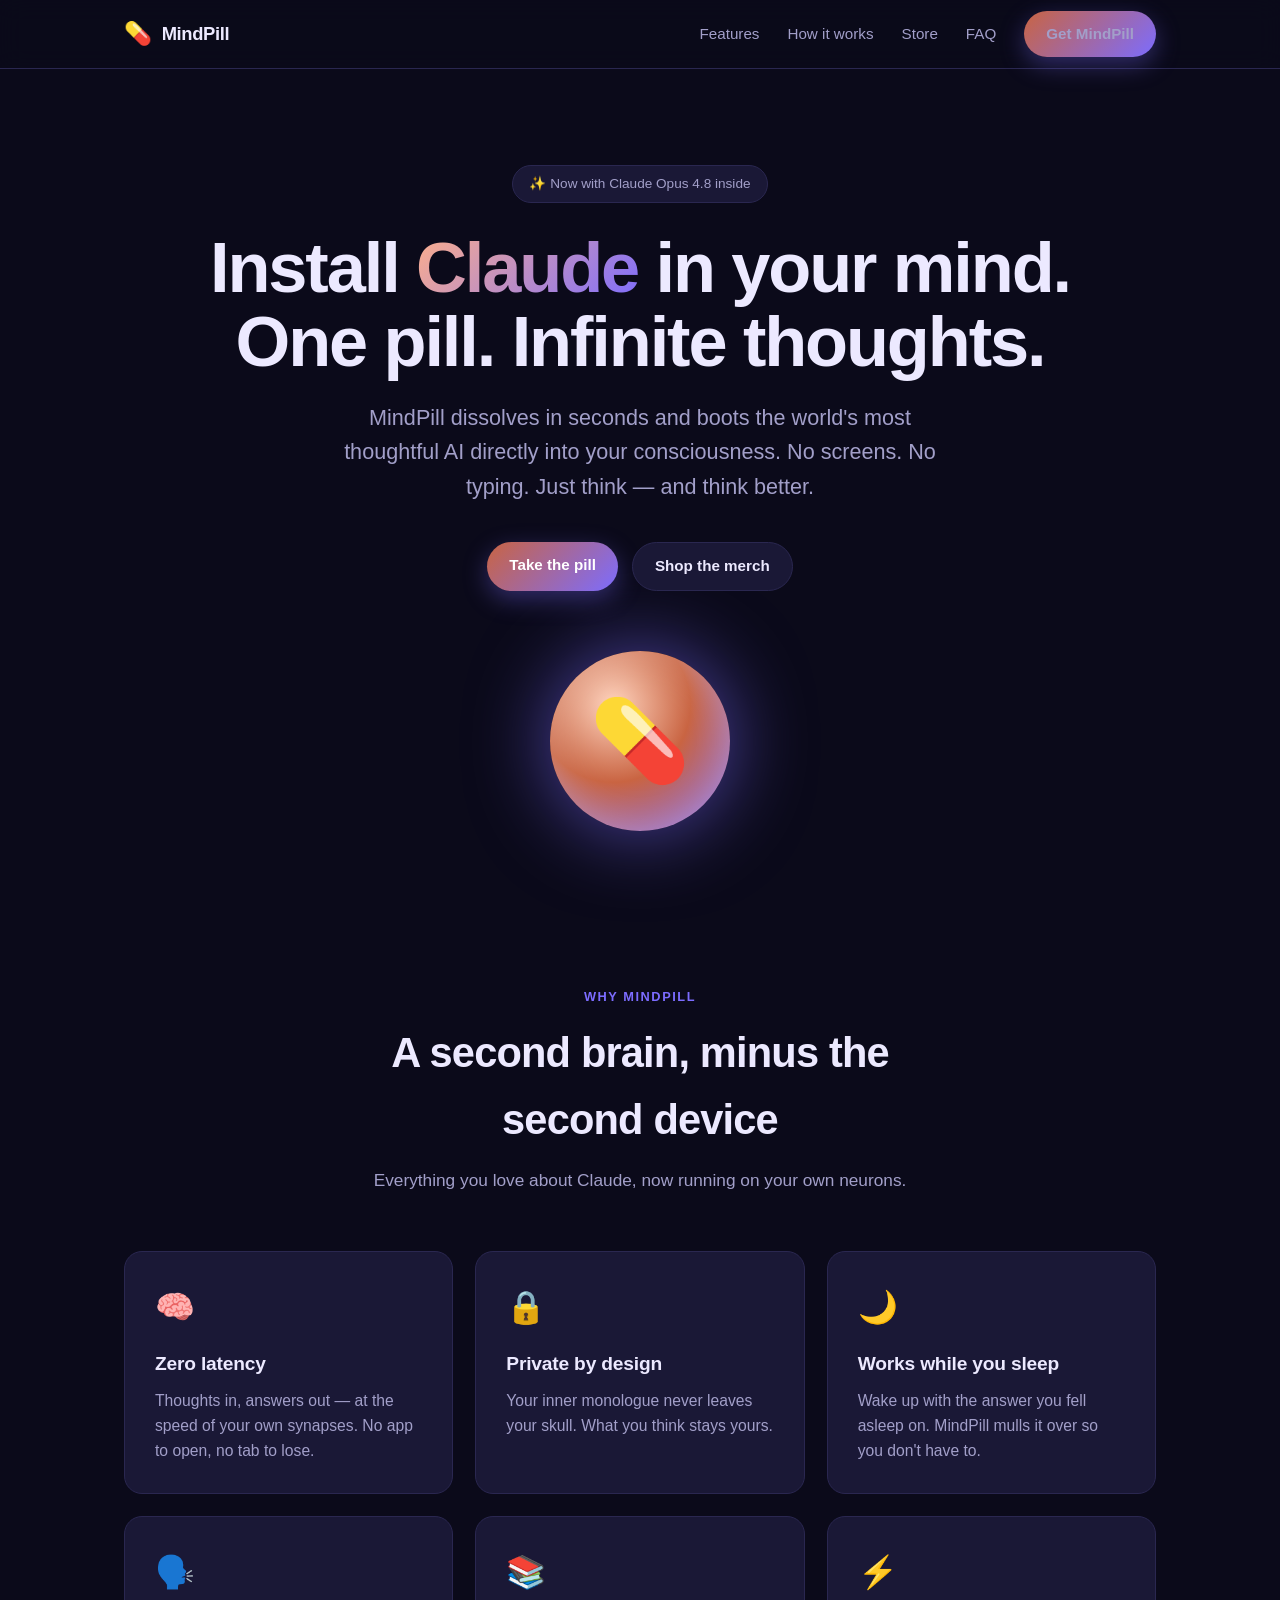
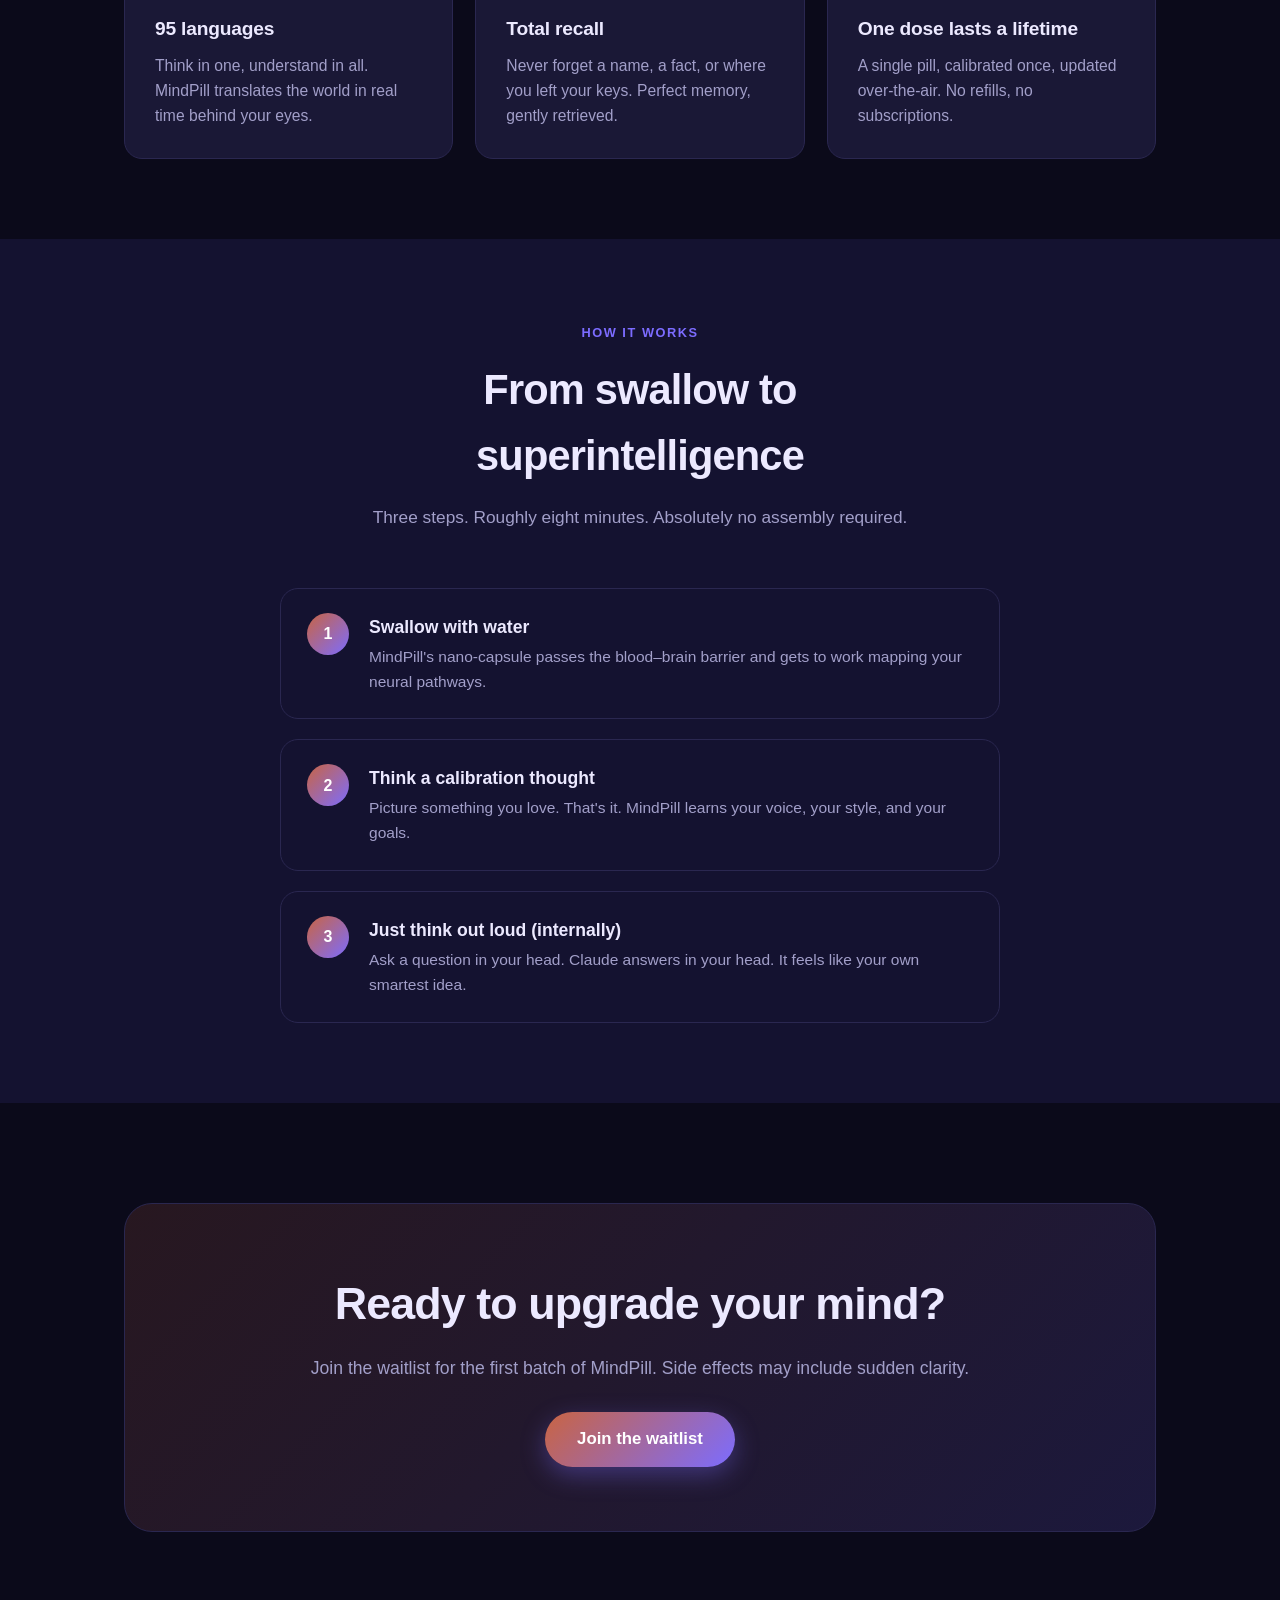
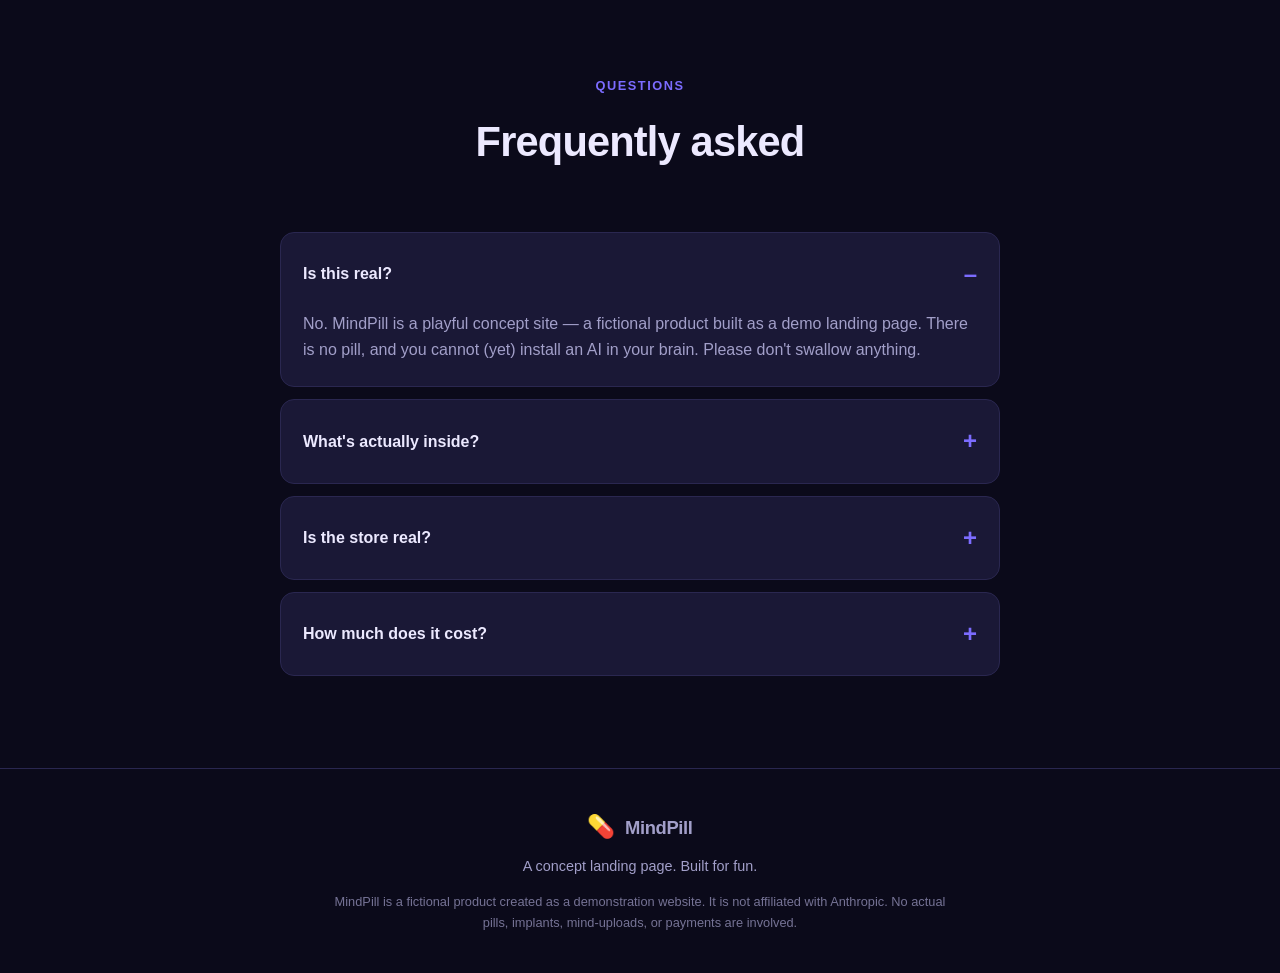
==== index.html @ 59b53c6f "feat: MindPill pop-up form test site with Brevo tracker Co-Authored-By: Claude Sonnet 5.5 <noreply@a" ====
<!DOCTYPE html>
<html lang="en">
<head>
  <meta charset="UTF-8" />
  <meta name="viewport" content="width=device-width, initial-scale=1.0" />
  <title>MindPill — Install Claude in your mind</title>
  <meta name="description" content="MindPill is the magic pill that installs Claude directly into your mind. One dose. Infinite thoughts." />
  <link rel="icon" href="data:image/svg+xml,<svg xmlns='http://www.w3.org/2000/svg' viewBox='0 0 100 100'><text y='.9em' font-size='90'>💊</text></svg>" />
  <link rel="stylesheet" href="styles.css?v=2" />
  <!-- Brevo tracker -->
  <script src="https://cdn.brevo.com/js/sdk-loader.js" async></script>
  <script>
    // Version: 2.0
    window.Brevo = window.Brevo || [];
    Brevo.push([
      "init",
      { client_key: "fwd1i68m6k388az7fch1z34x" }
    ]);
  </script>
</head>
<body>
  <header>
    <div class="wrap nav">
      <a href="index.html" class="brand"><span class="dot">💊</span> MindPill</a>
      <nav class="nav-links">
        <a href="#features">Features</a>
        <a href="#how">How it works</a>
        <a href="store.html">Store</a>
        <a href="#faq">FAQ</a>
        <a href="waitlist.html" class="btn btn-primary">Get MindPill</a>
      </nav>
    </div>
  </header>

  <main>
    <section class="hero">
      <div class="wrap">
        <span class="pill-badge">✨ Now with Claude Opus 4.8 inside</span>
        <h1>Install <span class="grad">Claude</span> in your mind.<br />One pill. Infinite thoughts.</h1>
        <p class="sub">MindPill dissolves in seconds and boots the world's most thoughtful AI directly into your consciousness. No screens. No typing. Just think — and think better.</p>
        <div class="hero-cta">
          <a href="waitlist.html" class="btn btn-primary">Take the pill</a>
          <a href="store.html" class="btn btn-ghost">Shop the merch</a>
        </div>
        <div class="pill-visual">💊</div>
      </div>
    </section>

    <section id="features">
      <div class="wrap">
        <div class="section-head">
          <span class="eyebrow">Why MindPill</span>
          <h2>A second brain, minus the second device</h2>
          <p>Everything you love about Claude, now running on your own neurons.</p>
        </div>
        <div class="grid">
          <div class="card"><div class="ic">🧠</div><h3>Zero latency</h3><p>Thoughts in, answers out — at the speed of your own synapses. No app to open, no tab to lose.</p></div>
          <div class="card"><div class="ic">🔒</div><h3>Private by design</h3><p>Your inner monologue never leaves your skull. What you think stays yours.</p></div>
          <div class="card"><div class="ic">🌙</div><h3>Works while you sleep</h3><p>Wake up with the answer you fell asleep on. MindPill mulls it over so you don't have to.</p></div>
          <div class="card"><div class="ic">🗣️</div><h3>95 languages</h3><p>Think in one, understand in all. MindPill translates the world in real time behind your eyes.</p></div>
          <div class="card"><div class="ic">📚</div><h3>Total recall</h3><p>Never forget a name, a fact, or where you left your keys. Perfect memory, gently retrieved.</p></div>
          <div class="card"><div class="ic">⚡</div><h3>One dose lasts a lifetime</h3><p>A single pill, calibrated once, updated over-the-air. No refills, no subscriptions.</p></div>
        </div>
      </div>
    </section>

    <section id="how" style="background: var(--bg-soft);">
      <div class="wrap">
        <div class="section-head">
          <span class="eyebrow">How it works</span>
          <h2>From swallow to superintelligence</h2>
          <p>Three steps. Roughly eight minutes. Absolutely no assembly required.</p>
        </div>
        <div class="steps">
          <div class="step"><div class="num"></div><div><h3>Swallow with water</h3><p>MindPill's nano-capsule passes the blood–brain barrier and gets to work mapping your neural pathways.</p></div></div>
          <div class="step"><div class="num"></div><div><h3>Think a calibration thought</h3><p>Picture something you love. That's it. MindPill learns your voice, your style, and your goals.</p></div></div>
          <div class="step"><div class="num"></div><div><h3>Just think out loud (internally)</h3><p>Ask a question in your head. Claude answers in your head. It feels like your own smartest idea.</p></div></div>
        </div>
      </div>
    </section>

    <section id="get">
      <div class="wrap">
        <div class="cta-band">
          <h2>Ready to upgrade your mind?</h2>
          <p>Join the waitlist for the first batch of MindPill. Side effects may include sudden clarity.</p>
          <a href="waitlist.html" class="btn btn-primary" style="font-size: 1.05rem; padding: 14px 32px;">Join the waitlist</a>
        </div>
      </div>
    </section>

    <section id="faq" style="padding-top: 40px;">
      <div class="wrap">
        <div class="section-head">
          <span class="eyebrow">Questions</span>
          <h2>Frequently asked</h2>
        </div>
        <div class="faq">
          <details open><summary>Is this real?</summary><p>No. MindPill is a playful concept site — a fictional product built as a demo landing page. There is no pill, and you cannot (yet) install an AI in your brain. Please don't swallow anything.</p></details>
          <details><summary>What's actually inside?</summary><p>HTML, CSS, and the Brevo web tracker. This is a static site hosted on GitHub Pages. The "Claude inside" is aspirational marketing copy.</p></details>
          <details><summary>Is the store real?</summary><p>The store and checkout are a demo. No real payment is taken and no card data is stored or sent anywhere — it's here to show the shopping flow and event tracking.</p></details>
          <details><summary>How much does it cost?</summary><p>Free — it's a template. The imaginary pill, however, is priceless.</p></details>
        </div>
      </div>
    </section>
  </main>

  <footer>
    <div class="wrap">
      <a href="index.html" class="brand" style="justify-content: center;"><span class="dot">💊</span> MindPill</a>
      <p style="margin-top: 10px;">A concept landing page. Built for fun.</p>
      <p class="disclaimer">MindPill is a fictional product created as a demonstration website. It is not affiliated with Anthropic. No actual pills, implants, mind-uploads, or payments are involved.</p>
    </div>
  </footer>

  <script src="app.js?v=2"></script>
  <script>
    trackPage("home");   // enriched page view

    // Track waitlist CTA clicks
    document.querySelectorAll('a[href="waitlist.html"]').forEach(function (a) {
      a.addEventListener("click", function () {
        window.Brevo = window.Brevo || [];
        Brevo.push(["track", "waitlist_clicked", {}, {
          id: "waitlist:mindpill",
          data: { product: "MindPill", cta: a.textContent.trim(), url: window.location.href }
        }]);
      });
    });
  </script>
</body>
</html>
---- styles.css ----
:root {
  --bg: #0b0a1a;
  --bg-soft: #141230;
  --card: #1a1836;
  --text: #ece9ff;
  --muted: #a29fc9;
  --accent: #c96442;
  --accent-2: #7c6cff;
  --border: #2a2750;
  --radius: 18px;
  --maxw: 1080px;
}
* { box-sizing: border-box; margin: 0; padding: 0; }
html { scroll-behavior: smooth; }
body {
  font-family: -apple-system, BlinkMacSystemFont, "Segoe UI", Roboto, Helvetica, Arial, sans-serif;
  background: radial-gradient(1200px 600px at 70% -10%, #241f52 0%, transparent 60%), var(--bg);
  color: var(--text);
  line-height: 1.6;
  -webkit-font-smoothing: antialiased;
  overflow-x: hidden;
  min-height: 100vh;
}
a { color: inherit; text-decoration: none; }
.wrap { max-width: var(--maxw); margin: 0 auto; padding: 0 24px; }

/* Nav */
header {
  position: sticky; top: 0; z-index: 50;
  backdrop-filter: blur(12px);
  background: rgba(11,10,26,0.6);
  border-bottom: 1px solid var(--border);
}
.nav { display: flex; align-items: center; justify-content: space-between; height: 68px; }
.brand { display: flex; align-items: center; gap: 10px; font-weight: 700; font-size: 1.15rem; letter-spacing: -0.02em; }
.brand .dot { font-size: 1.4rem; }
.nav-links { display: flex; gap: 28px; align-items: center; }
.nav-links a { color: var(--muted); font-size: 0.95rem; transition: color .2s; }
.nav-links a:hover { color: var(--text); }
.btn {
  display: inline-block; padding: 11px 22px; border-radius: 999px;
  font-weight: 600; font-size: 0.95rem; cursor: pointer; border: none;
  transition: transform .15s ease, box-shadow .2s ease; text-align: center;
}
.btn-primary { background: linear-gradient(135deg, var(--accent), var(--accent-2)); color: white; box-shadow: 0 8px 24px rgba(124,108,255,0.35); }
.btn-primary:hover { transform: translateY(-2px); box-shadow: 0 12px 30px rgba(124,108,255,0.5); }
.btn-ghost { background: var(--card); color: var(--text); border: 1px solid var(--border); }
.btn-ghost:hover { transform: translateY(-2px); }
.btn:disabled { opacity: 0.5; cursor: not-allowed; transform: none; }
@media (max-width: 720px) { .nav-links a:not(.btn) { display: none; } }

/* Hero */
.hero { text-align: center; padding: 96px 0 72px; position: relative; }
.pill-badge {
  display: inline-flex; align-items: center; gap: 8px;
  background: var(--card); border: 1px solid var(--border);
  padding: 7px 16px; border-radius: 999px; font-size: 0.85rem; color: var(--muted);
  margin-bottom: 28px;
}
.hero h1 { font-size: clamp(2.4rem, 6vw, 4.4rem); line-height: 1.05; letter-spacing: -0.03em; font-weight: 800; margin-bottom: 22px; }
.hero h1 .grad { background: linear-gradient(135deg, #ffb08a, var(--accent-2)); -webkit-background-clip: text; background-clip: text; -webkit-text-fill-color: transparent; }
.hero p.sub { font-size: clamp(1.05rem, 2.2vw, 1.35rem); color: var(--muted); max-width: 620px; margin: 0 auto 38px; }
.hero-cta { display: flex; gap: 14px; justify-content: center; flex-wrap: wrap; }
.pill-visual {
  margin: 60px auto 0; width: 180px; height: 180px; border-radius: 50%;
  background: radial-gradient(circle at 35% 30%, #ffd5c0, var(--accent) 45%, var(--accent-2) 100%);
  box-shadow: 0 0 80px rgba(124,108,255,0.6), inset 0 0 40px rgba(255,255,255,0.25);
  display: grid; place-items: center; font-size: 5rem;
  animation: float 5s ease-in-out infinite;
}
@keyframes float { 0%,100% { transform: translateY(0) } 50% { transform: translateY(-18px) } }

/* Sections */
section { padding: 80px 0; }
.section-head { text-align: center; max-width: 640px; margin: 0 auto 56px; }
.section-head .eyebrow { color: var(--accent-2); font-weight: 700; text-transform: uppercase; letter-spacing: 0.12em; font-size: 0.8rem; }
.section-head h2 { font-size: clamp(1.8rem, 4vw, 2.6rem); letter-spacing: -0.02em; margin: 12px 0 14px; }
.section-head p { color: var(--muted); font-size: 1.08rem; }

.grid { display: grid; grid-template-columns: repeat(3, 1fr); gap: 22px; }
@media (max-width: 860px) { .grid { grid-template-columns: 1fr; } }
.card { background: var(--card); border: 1px solid var(--border); border-radius: var(--radius); padding: 30px; transition: transform .2s ease, border-color .2s ease; }
.card:hover { transform: translateY(-4px); border-color: var(--accent-2); }
.card .ic { font-size: 2rem; margin-bottom: 16px; }
.card h3 { font-size: 1.2rem; margin-bottom: 8px; letter-spacing: -0.01em; }
.card p { color: var(--muted); font-size: 0.98rem; }

/* Steps */
.steps { counter-reset: step; display: grid; gap: 20px; max-width: 720px; margin: 0 auto; }
.step { display: flex; gap: 20px; align-items: flex-start; background: var(--bg-soft); border: 1px solid var(--border); border-radius: var(--radius); padding: 24px 26px; }
.step .num { counter-increment: step; flex: 0 0 auto; width: 42px; height: 42px; border-radius: 50%; background: linear-gradient(135deg, var(--accent), var(--accent-2)); display: grid; place-items: center; font-weight: 800; color: white; }
.step .num::before { content: counter(step); }
.step h3 { font-size: 1.1rem; margin-bottom: 4px; }
.step p { color: var(--muted); font-size: 0.97rem; }

/* CTA */
.cta-band { text-align: center; background: linear-gradient(135deg, rgba(201,100,66,0.15), rgba(124,108,255,0.15)); border: 1px solid var(--border); border-radius: 28px; padding: 64px 32px; margin: 20px 0; }
.cta-band h2 { font-size: clamp(1.8rem, 4vw, 2.8rem); letter-spacing: -0.02em; margin-bottom: 14px; }
.cta-band p { color: var(--muted); margin-bottom: 30px; font-size: 1.1rem; }

/* FAQ */
.faq { max-width: 720px; margin: 0 auto; }
details { background: var(--card); border: 1px solid var(--border); border-radius: 14px; padding: 4px 22px; margin-bottom: 12px; }
details summary { cursor: pointer; padding: 18px 0; font-weight: 600; list-style: none; display: flex; justify-content: space-between; align-items: center; }
details summary::-webkit-details-marker { display: none; }
details summary::after { content: "+"; color: var(--accent-2); font-size: 1.5rem; }
details[open] summary::after { content: "–"; }
details p { color: var(--muted); padding: 0 0 20px; }

footer { border-top: 1px solid var(--border); padding: 40px 0; text-align: center; color: var(--muted); font-size: 0.9rem; }
footer .disclaimer { max-width: 620px; margin: 14px auto 0; font-size: 0.8rem; opacity: 0.7; }

/* Page container */
.page { padding: 60px 0 90px; }
.page-narrow { max-width: 560px; }
.page h1 { font-size: clamp(2rem, 5vw, 3rem); letter-spacing: -0.02em; margin-bottom: 12px; }
.page .lead { color: var(--muted); font-size: 1.1rem; margin-bottom: 36px; }
.back-link { color: var(--muted); font-size: 0.9rem; display: inline-block; margin-bottom: 24px; }
.back-link:hover { color: var(--text); }

/* Forms */
.form-card { background: var(--card); border: 1px solid var(--border); border-radius: var(--radius); padding: 32px; }
.field { margin-bottom: 20px; }
.field label { display: block; font-size: 0.9rem; font-weight: 600; margin-bottom: 8px; }
.field input, .field select, .field textarea {
  width: 100%; padding: 13px 15px; border-radius: 12px;
  background: var(--bg-soft); border: 1px solid var(--border); color: var(--text);
  font-size: 1rem; font-family: inherit; transition: border-color .2s;
}
.field input:focus, .field select:focus, .field textarea:focus { outline: none; border-color: var(--accent-2); }
.field .hint { font-size: 0.8rem; color: var(--muted); margin-top: 6px; }
.row-2 { display: grid; grid-template-columns: 1fr 1fr; gap: 16px; }
@media (max-width: 520px) { .row-2 { grid-template-columns: 1fr; } }
.notice { background: rgba(201,100,66,0.12); border: 1px solid rgba(201,100,66,0.4); color: #ffd0bd; border-radius: 12px; padding: 14px 16px; font-size: 0.88rem; margin-bottom: 24px; }
.success-box { background: rgba(124,108,255,0.12); border: 1px solid var(--accent-2); border-radius: var(--radius); padding: 32px; text-align: center; }
.success-box .big { font-size: 3rem; margin-bottom: 12px; }

/* Store */
.product-grid { display: grid; grid-template-columns: repeat(3, 1fr); gap: 24px; }
@media (max-width: 860px) { .product-grid { grid-template-columns: repeat(2, 1fr); } }
@media (max-width: 560px) { .product-grid { grid-template-columns: 1fr; } }
.product { background: var(--card); border: 1px solid var(--border); border-radius: var(--radius); overflow: hidden; display: flex; flex-direction: column; transition: transform .2s, border-color .2s; }
.product:hover { transform: translateY(-4px); border-color: var(--accent-2); }
.product .thumb { aspect-ratio: 1 / 1; display: grid; place-items: center; font-size: 4.5rem; background: linear-gradient(135deg, var(--bg-soft), #221f45); }
.product .body { padding: 20px; display: flex; flex-direction: column; gap: 6px; flex: 1; }
.product h3 { font-size: 1.1rem; }
.product .desc { color: var(--muted); font-size: 0.88rem; flex: 1; }
.product .price { font-weight: 800; font-size: 1.3rem; margin: 6px 0 12px; }

/* Cart */
.cart-badge { display: inline-flex; align-items: center; justify-content: center; min-width: 22px; height: 22px; padding: 0 6px; border-radius: 999px; background: var(--accent); color: white; font-size: 0.75rem; font-weight: 700; margin-left: 4px; }
.cart-line { display: flex; align-items: center; gap: 16px; padding: 16px 0; border-bottom: 1px solid var(--border); }
.cart-line .thumb { width: 56px; height: 56px; border-radius: 12px; background: linear-gradient(135deg, var(--bg-soft), #221f45); display: grid; place-items: center; font-size: 1.8rem; flex: 0 0 auto; }
.cart-line .info { flex: 1; }
.cart-line .info h4 { font-size: 1rem; }
.cart-line .info span { color: var(--muted); font-size: 0.85rem; }
.qty { display: flex; align-items: center; gap: 8px; }
.qty button { width: 30px; height: 30px; border-radius: 8px; border: 1px solid var(--border); background: var(--bg-soft); color: var(--text); font-size: 1.1rem; cursor: pointer; }
.qty button:hover { border-color: var(--accent-2); }
.cart-line .line-total { font-weight: 700; min-width: 70px; text-align: right; }
.summary-row { display: flex; justify-content: space-between; padding: 8px 0; color: var(--muted); }
.summary-row.total { color: var(--text); font-weight: 800; font-size: 1.25rem; border-top: 1px solid var(--border); margin-top: 8px; padding-top: 16px; }
.empty-state { text-align: center; color: var(--muted); padding: 60px 0; }
.toast { position: fixed; bottom: 24px; left: 50%; transform: translateX(-50%) translateY(120px); background: var(--card); border: 1px solid var(--accent-2); color: var(--text); padding: 14px 22px; border-radius: 999px; font-weight: 600; box-shadow: 0 12px 30px rgba(0,0,0,0.4); transition: transform .3s ease; z-index: 100; }
.toast.show { transform: translateX(-50%) translateY(0); }
.layout-2 { display: grid; grid-template-columns: 1.4fr 1fr; gap: 32px; align-items: start; }
@media (max-width: 800px) { .layout-2 { grid-template-columns: 1fr; } }
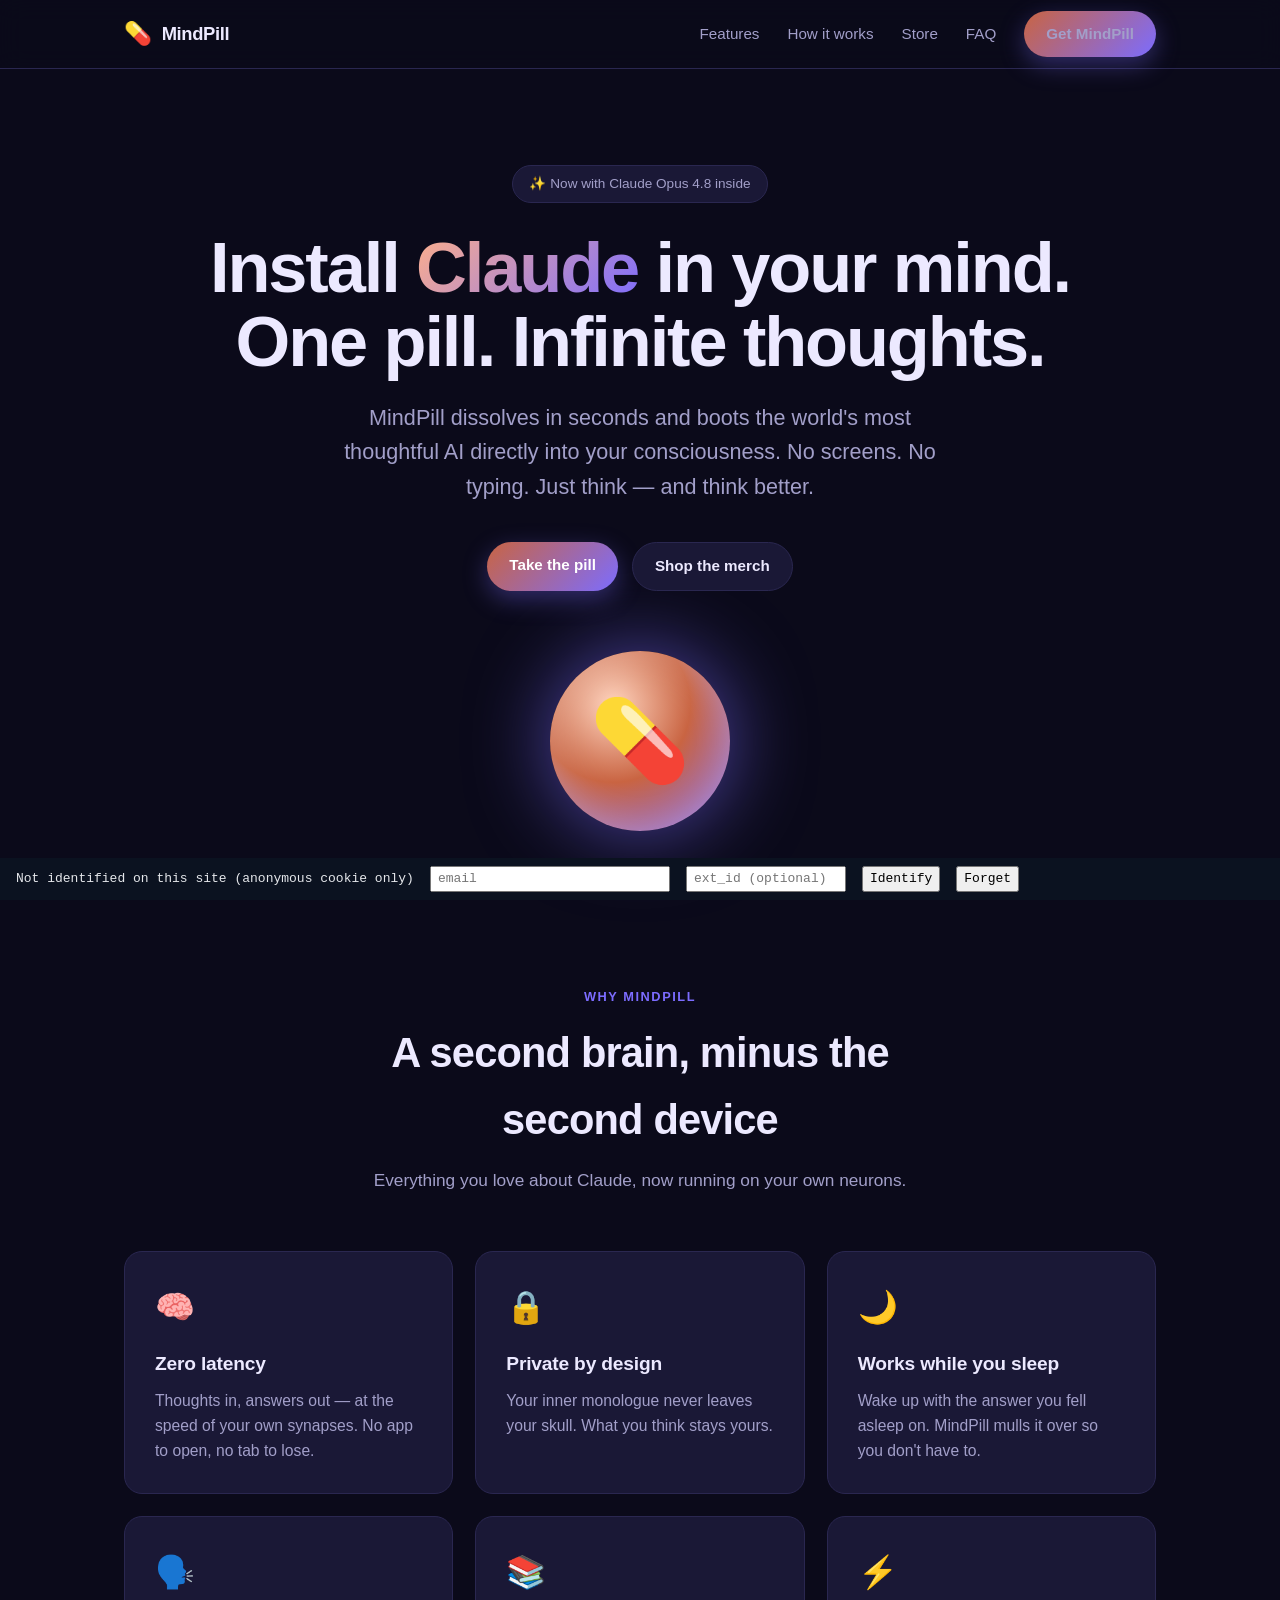
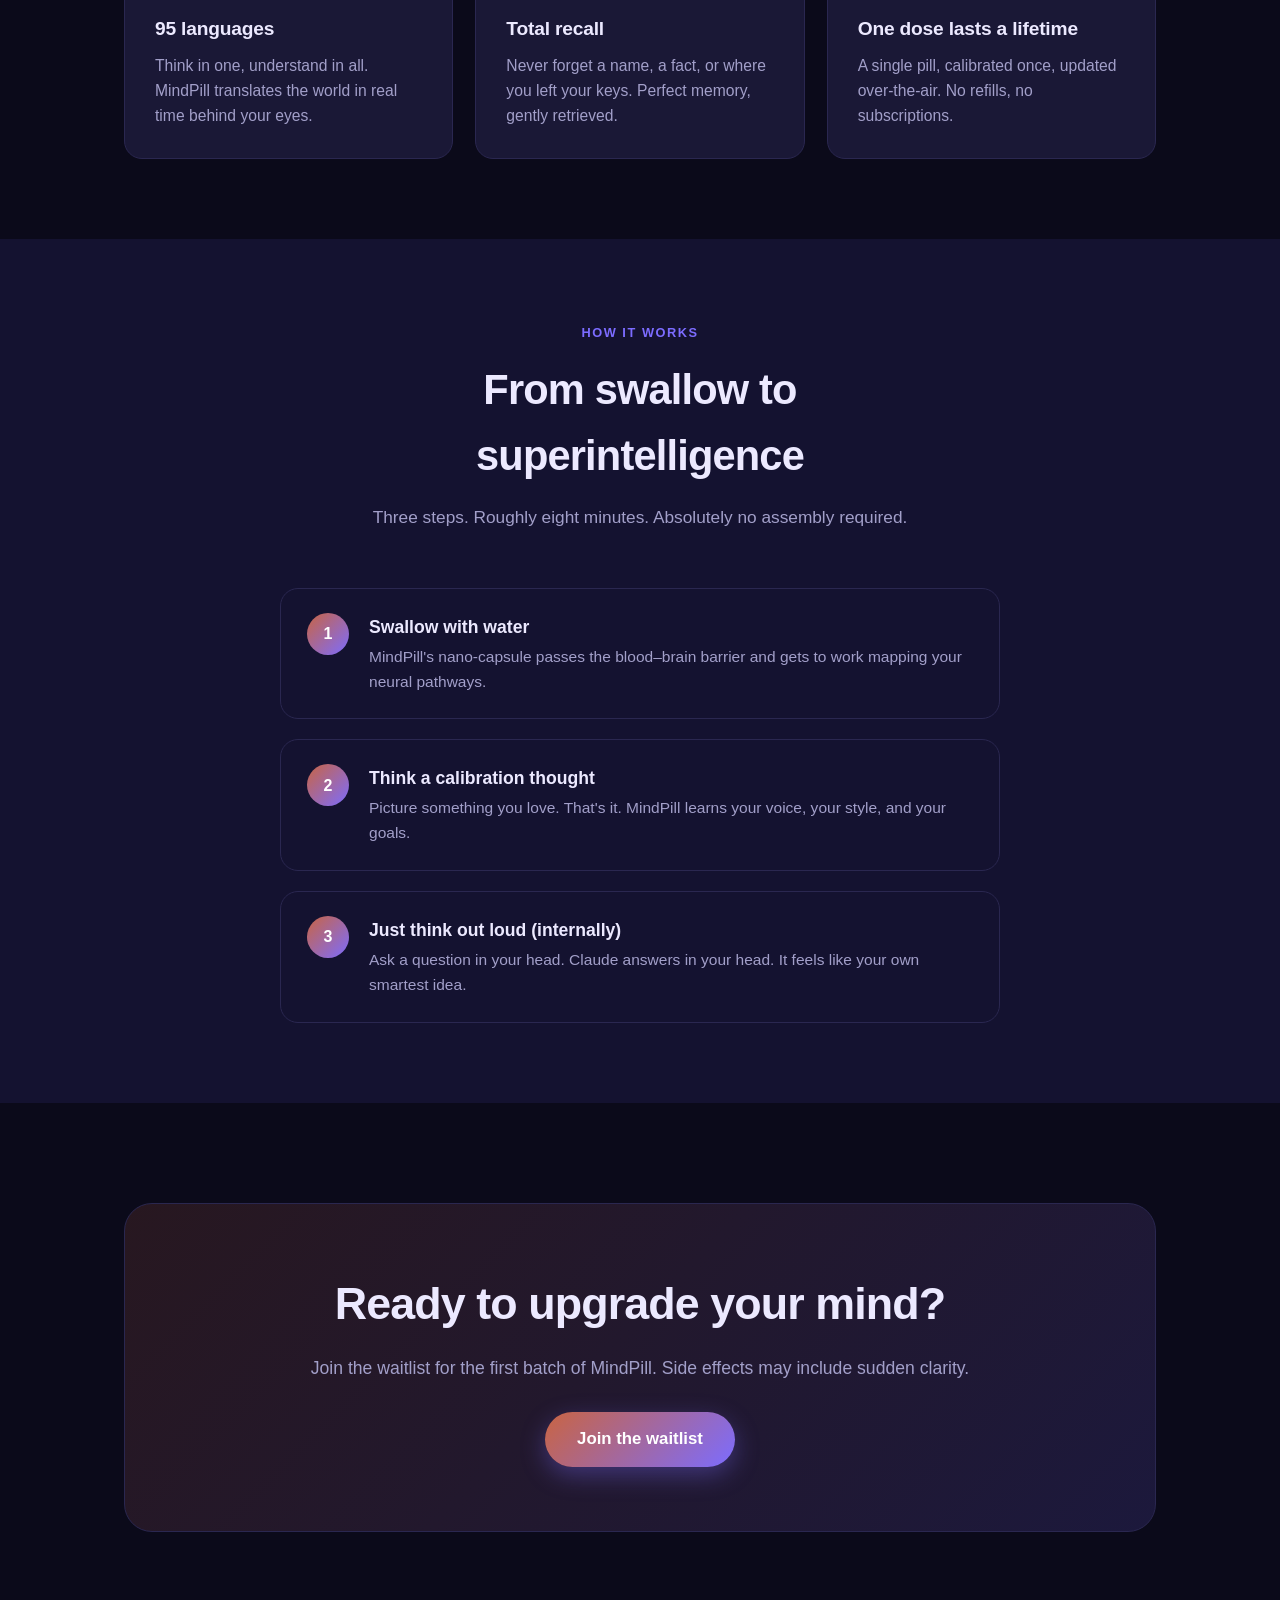
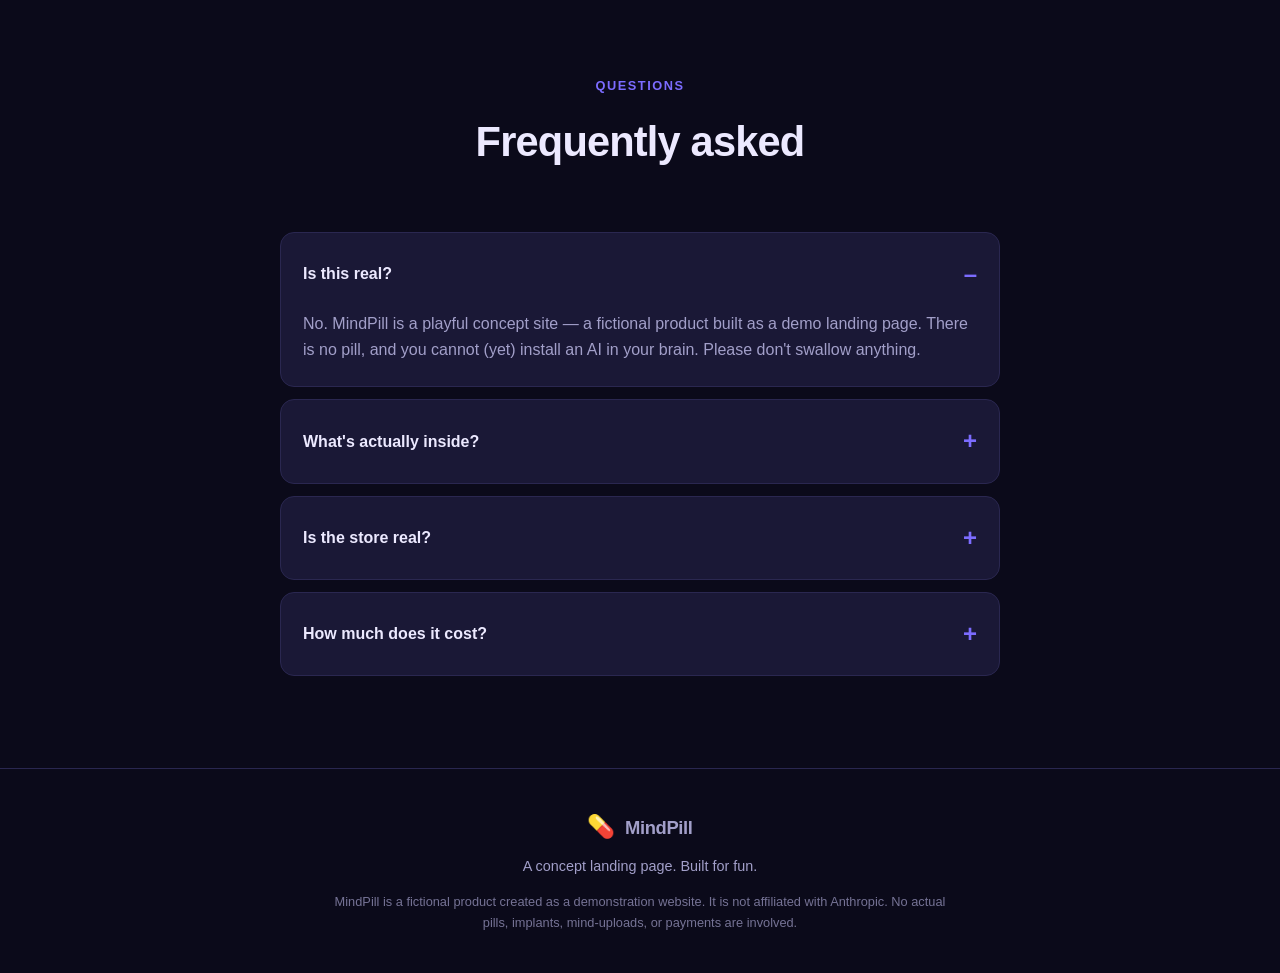
==== commit 903652ce: "feat: show identified email and ext_id in a bar on every page Co-Authored-By: Claude Sonnet 5.5 <nor" ====
--- a/index.html
+++ b/index.html
@@ -113,7 +113,7 @@
     </div>
   </footer>
 
-  <script src="app.js?v=2"></script>
+  <script src="app.js?v=3"></script>
   <script>
     trackPage("home");   // enriched page view
 
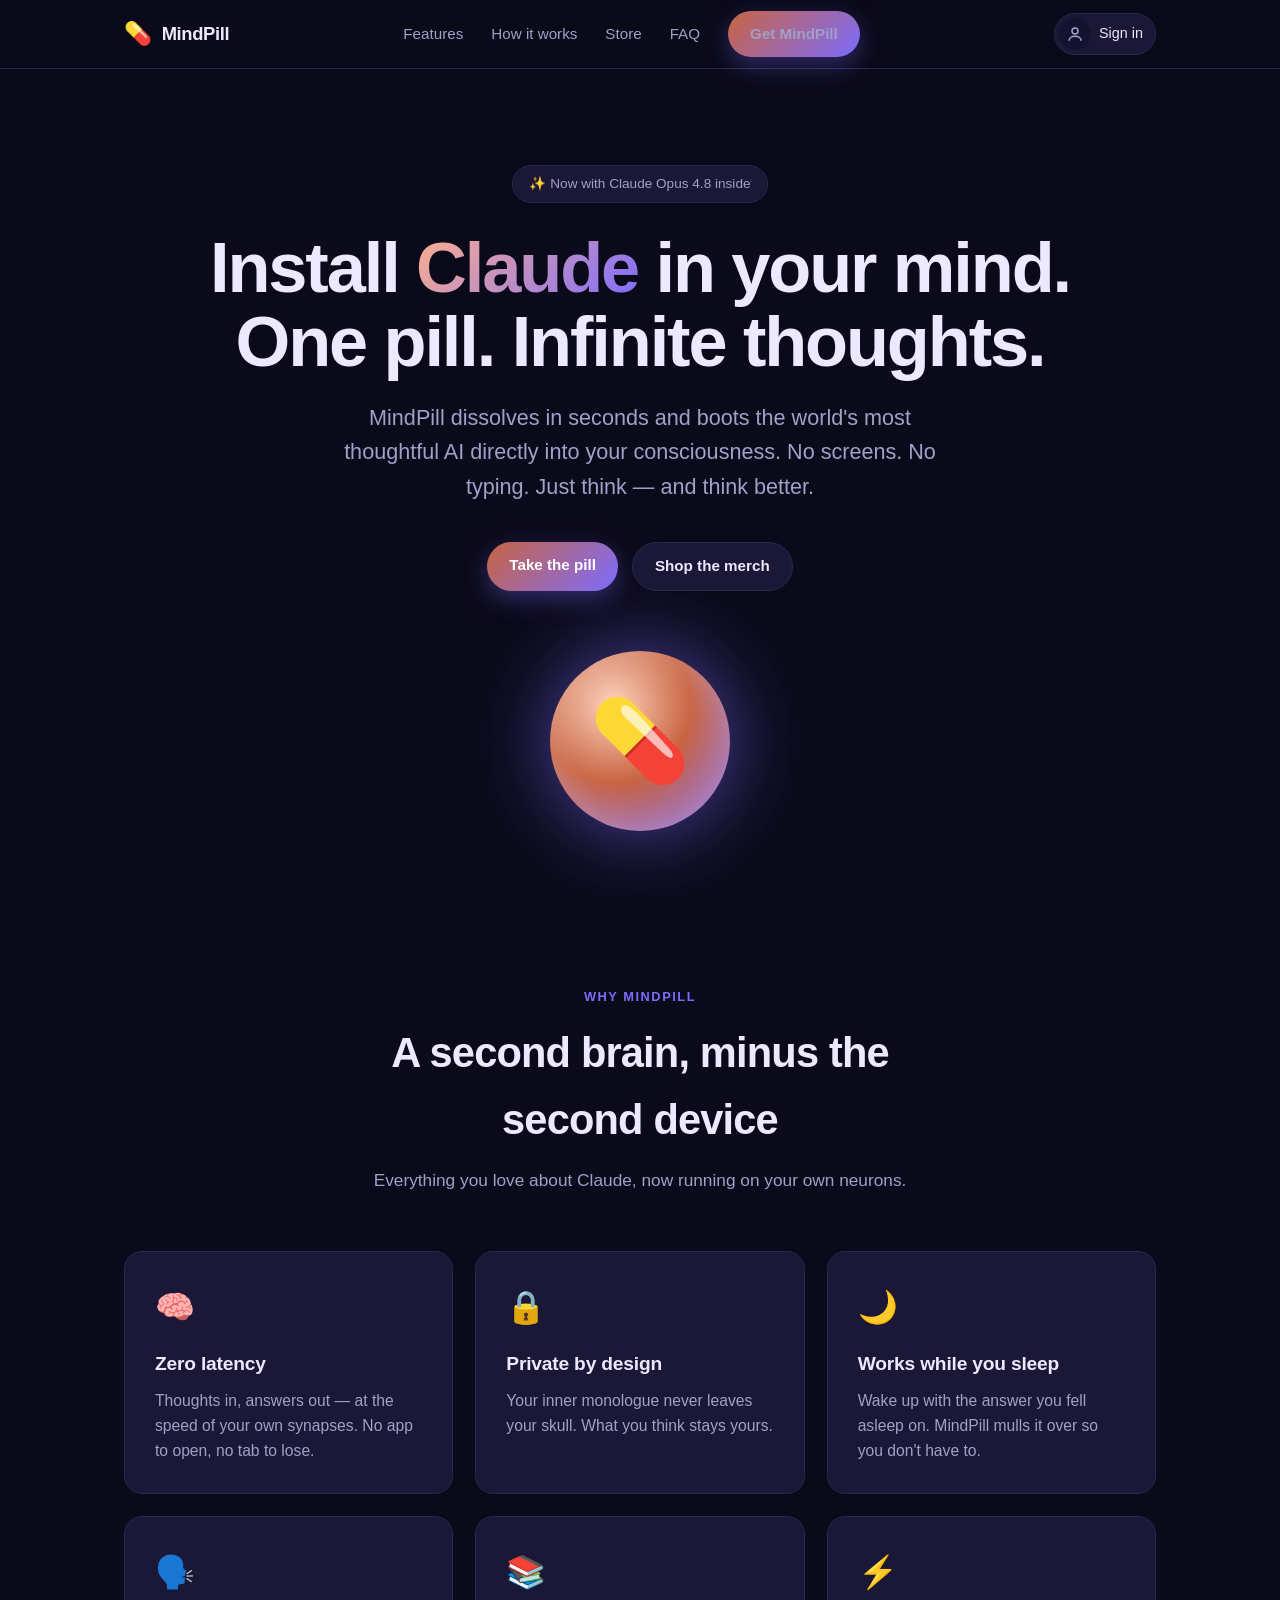
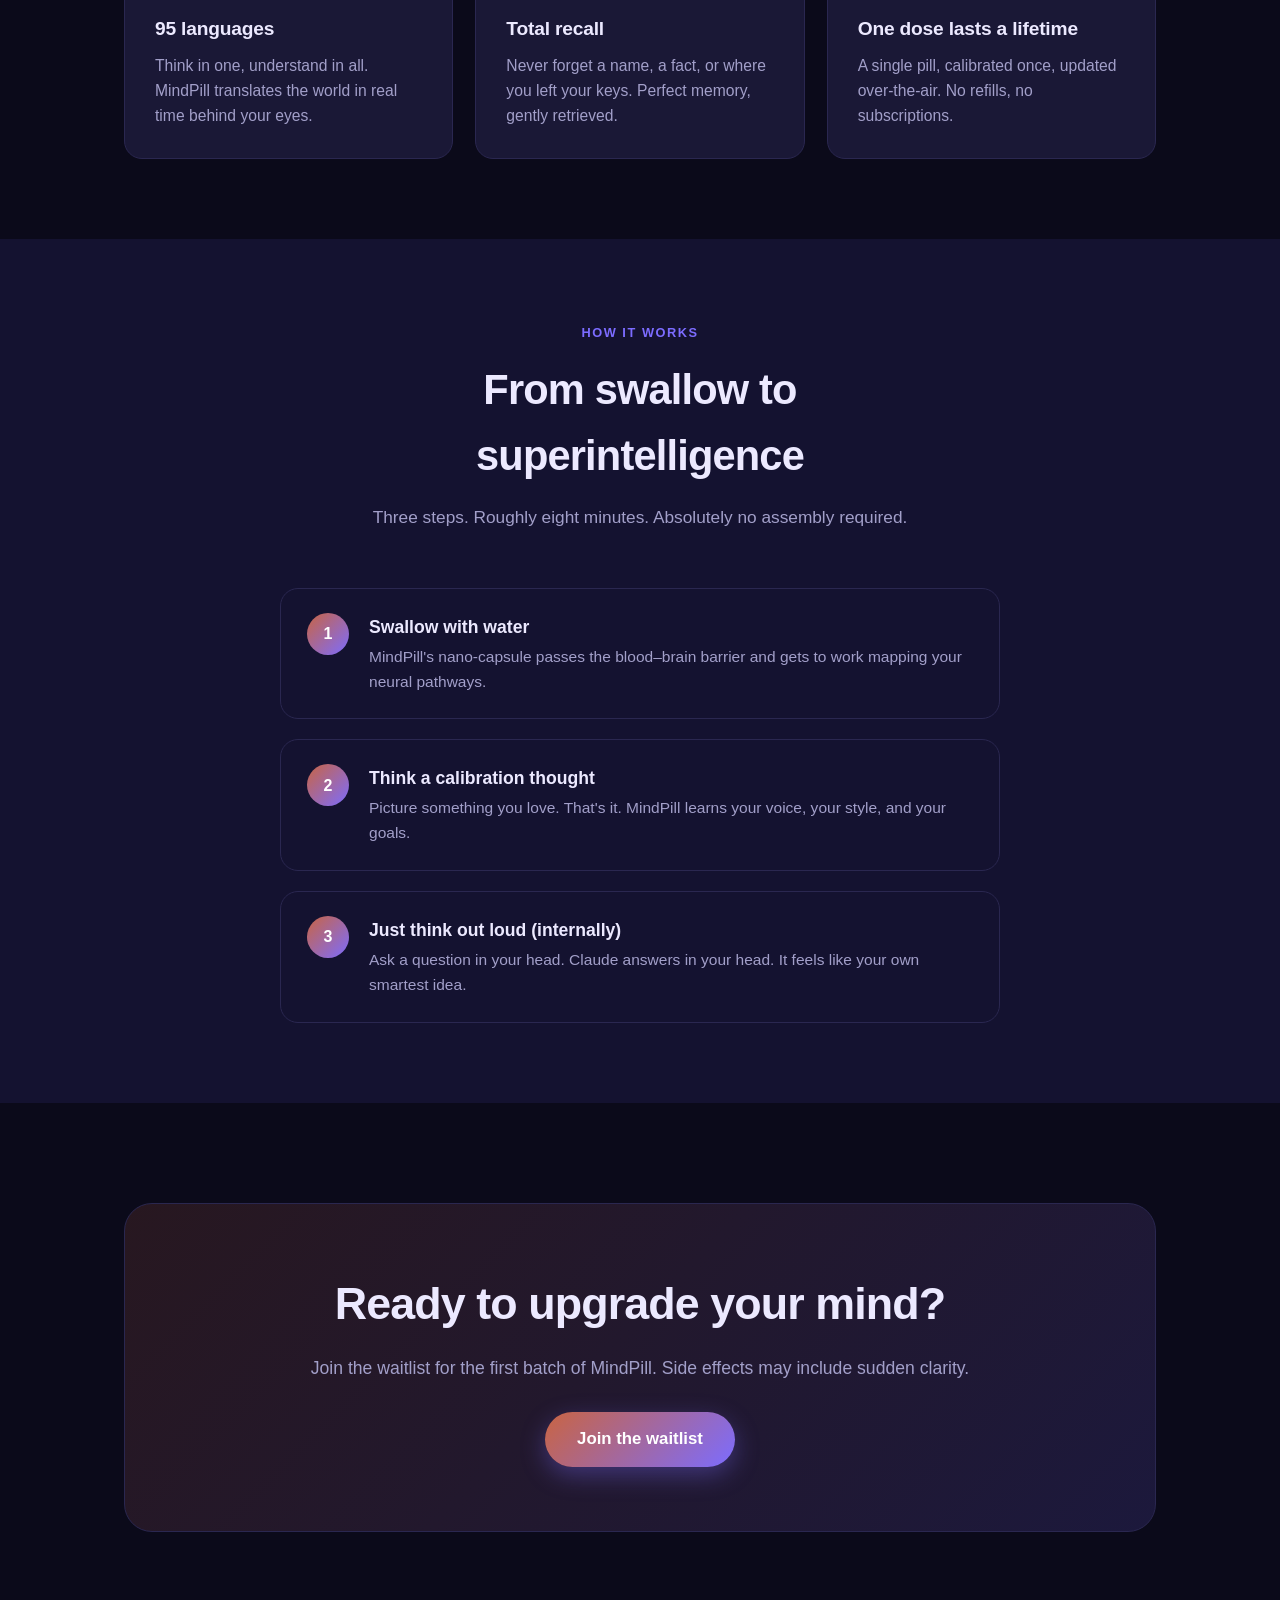
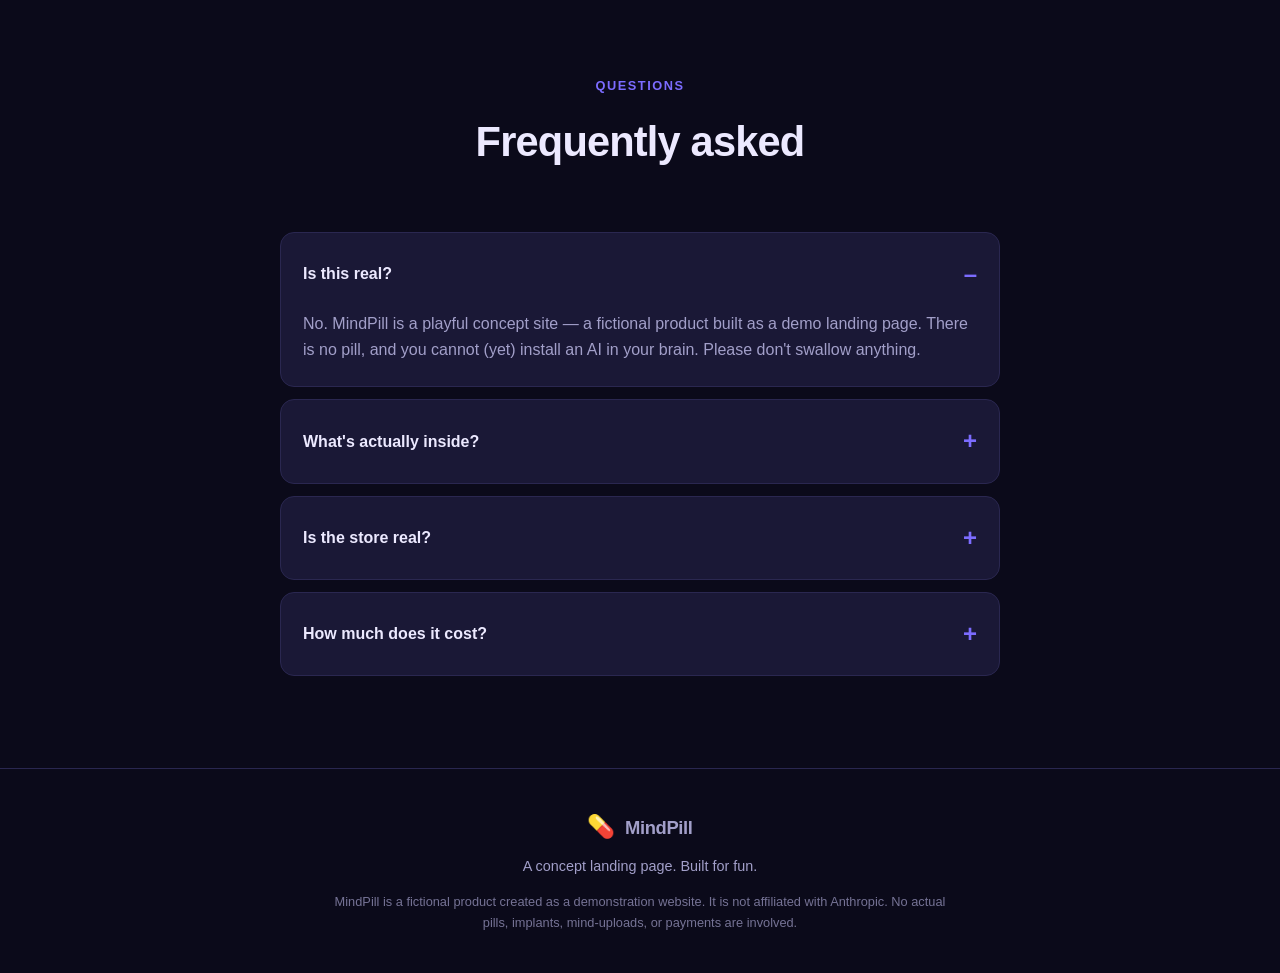
==== commit f5c049d3: "feat: replace identity bar with header profile menu (connect / log out) Connect (email and/or ext_id" ====
--- a/index.html
+++ b/index.html
@@ -6,7 +6,7 @@
   <title>MindPill — Install Claude in your mind</title>
   <meta name="description" content="MindPill is the magic pill that installs Claude directly into your mind. One dose. Infinite thoughts." />
   <link rel="icon" href="data:image/svg+xml,<svg xmlns='http://www.w3.org/2000/svg' viewBox='0 0 100 100'><text y='.9em' font-size='90'>💊</text></svg>" />
-  <link rel="stylesheet" href="styles.css?v=2" />
+  <link rel="stylesheet" href="styles.css?v=3" />
   <!-- Brevo tracker -->
   <script src="https://cdn.brevo.com/js/sdk-loader.js" async></script>
   <script>
@@ -113,7 +113,7 @@
     </div>
   </footer>
 
-  <script src="app.js?v=3"></script>
+  <script src="app.js?v=4"></script>
   <script>
     trackPage("home");   // enriched page view
 
--- a/styles.css
+++ b/styles.css
@@ -165,3 +165,27 @@
 .toast.show { transform: translateX(-50%) translateY(0); }
 .layout-2 { display: grid; grid-template-columns: 1.4fr 1fr; gap: 32px; align-items: start; }
 @media (max-width: 800px) { .layout-2 { grid-template-columns: 1fr; } }
+
+/* Profile menu (header, right) */
+.profile { position: relative; margin-left: 20px; }
+.profile-btn { display: flex; align-items: center; gap: 8px; background: var(--card); border: 1px solid var(--border); color: var(--text); border-radius: 999px; padding: 4px 12px 4px 4px; cursor: pointer; font: inherit; font-size: 0.9rem; }
+.profile.is-auth .profile-btn { padding: 4px; }
+.profile-btn:hover { border-color: var(--accent-2); }
+.avatar { position: relative; width: 32px; height: 32px; border-radius: 50%; display: inline-flex; align-items: center; justify-content: center; font-weight: 700; color: #fff; background: linear-gradient(135deg, var(--accent), var(--accent-2)); }
+.avatar-anon { background: var(--bg-soft); color: var(--muted); }
+.avatar-check { position: absolute; right: -3px; bottom: -3px; width: 15px; height: 15px; border-radius: 50%; background: #22c55e; color: #fff; font-size: 9px; line-height: 15px; text-align: center; border: 2px solid var(--bg); }
+.profile-panel { display: none; position: absolute; right: 0; top: calc(100% + 10px); width: min(300px, calc(100vw - 32px)); background: var(--card); border: 1px solid var(--border); border-radius: 14px; padding: 16px; box-shadow: 0 16px 40px rgba(0,0,0,0.45); z-index: 60; }
+.profile.open .profile-panel { display: block; }
+.profile-panel form { display: grid; gap: 10px; }
+.profile-panel label { display: grid; gap: 4px; font-size: 0.8rem; color: var(--muted); }
+.profile-panel input { font: inherit; font-size: 0.9rem; color: var(--text); background: var(--bg-soft); border: 1px solid var(--border); border-radius: 10px; padding: 8px 10px; }
+.profile-panel input:focus { outline: none; border-color: var(--accent-2); }
+.profile-status { font-weight: 700; margin-bottom: 6px; }
+.profile.is-auth .profile-status { color: #22c55e; }
+.profile-row { display: grid; gap: 2px; font-size: 0.78rem; color: var(--muted); margin-top: 8px; }
+.profile-row b { color: var(--text); font-weight: 600; font-size: 0.9rem; overflow-wrap: anywhere; }
+.profile-meta { font-size: 0.75rem; color: var(--muted); margin-top: 8px; }
+.profile-err { font-size: 0.8rem; color: #f87171; min-height: 0; }
+.profile-err:empty { display: none; }
+.profile-action { width: 100%; margin-top: 10px; justify-content: center; }
+@media (max-width: 720px) { .profile-label { display: none; } .profile-btn { padding: 4px; } .profile { margin-left: 12px; } }
